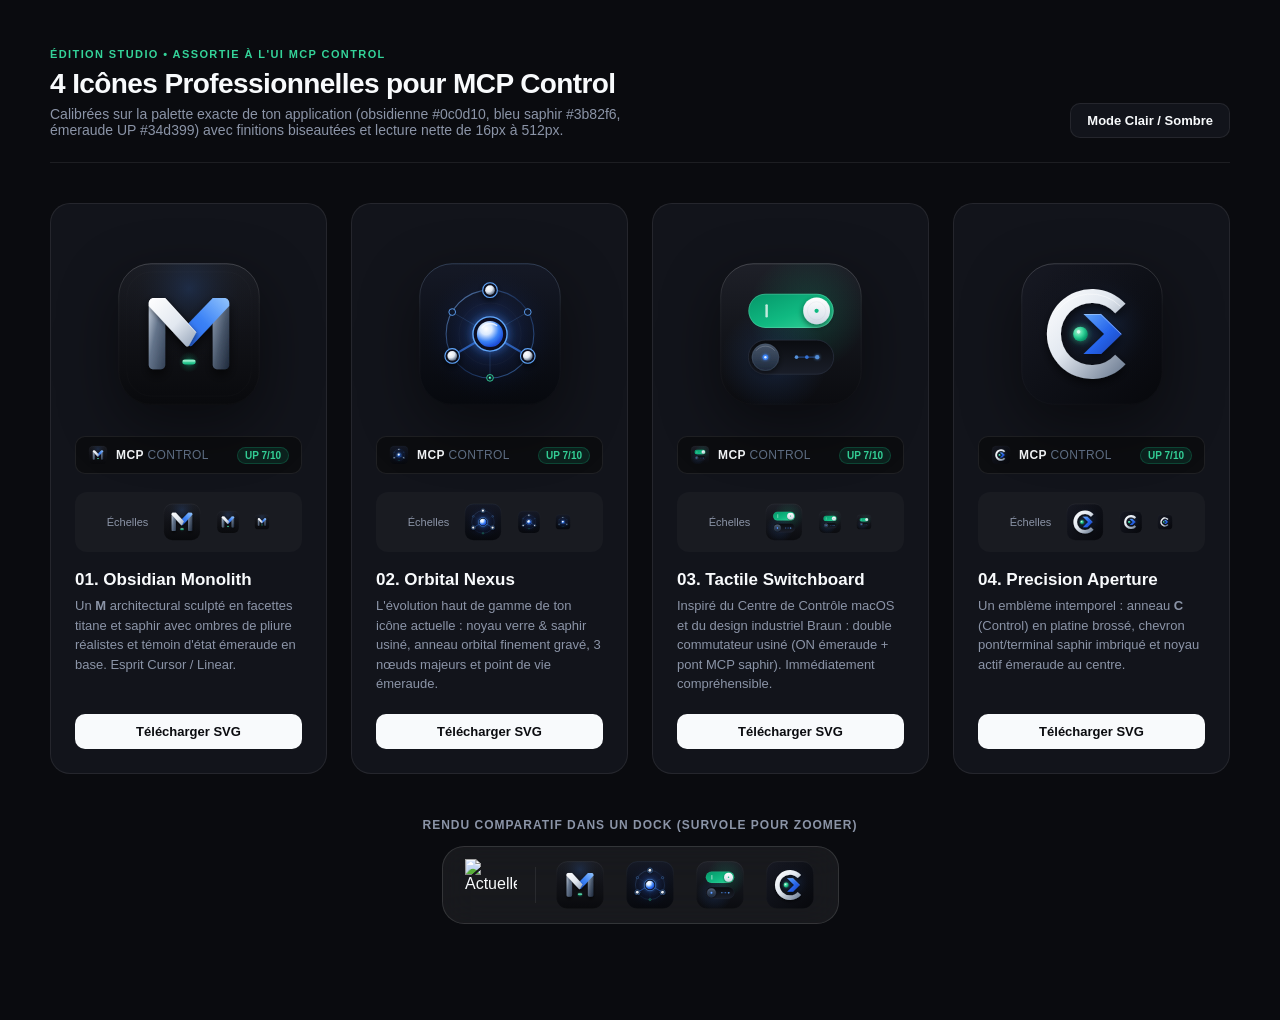
==== assets/logos/preview.html @ bff219ad "fix(store): audit complet des 90 serveurs MCP, tampon stdio 32 Mo, parité hybride et validation v0.8" ====
<!DOCTYPE html>
<html lang="fr">
<head>
  <meta charset="UTF-8">
  <meta name="viewport" content="width=device-width, initial-scale=1.0">
  <title>MCP Control — Studio Icons v3</title>
  <style>
    :root {
      --bg: #0a0b0f;
      --surface: #12141b;
      --border: rgba(255, 255, 255, 0.08);
      --text: #f8fafc;
      --muted: #8b94a7;
    }
    body.light {
      --bg: #f1f5f9;
      --surface: #ffffff;
      --border: rgba(15, 23, 42, 0.09);
      --text: #0f172a;
      --muted: #64748b;
    }
    * { box-sizing: border-box; margin: 0; padding: 0; }
    body {
      font-family: -apple-system, BlinkMacSystemFont, "Inter", "Segoe UI", sans-serif;
      background: var(--bg);
      color: var(--text);
      padding: 48px 24px 96px;
      transition: background 0.2s ease, color 0.2s ease;
    }
    .wrap {
      max-width: 1180px;
      margin: 0 auto;
    }
    header {
      display: flex;
      flex-wrap: wrap;
      align-items: flex-end;
      justify-content: space-between;
      gap: 20px;
      margin-bottom: 40px;
      padding-bottom: 24px;
      border-bottom: 1px solid var(--border);
    }
    .eyebrow {
      font-size: 11px;
      font-weight: 700;
      letter-spacing: 1.4px;
      text-transform: uppercase;
      color: #34d399;
      margin-bottom: 8px;
    }
    h1 {
      font-size: 28px;
      font-weight: 700;
      letter-spacing: -0.6px;
      margin-bottom: 6px;
    }
    .lead {
      color: var(--muted);
      font-size: 14px;
      max-width: 600px;
    }
    .btn-theme {
      background: var(--surface);
      border: 1px solid var(--border);
      color: var(--text);
      padding: 9px 16px;
      border-radius: 10px;
      font-size: 13px;
      font-weight: 600;
      cursor: pointer;
    }
    .btn-theme:hover {
      border-color: rgba(148, 163, 184, 0.4);
    }

    .grid {
      display: grid;
      grid-template-columns: repeat(auto-fit, minmax(255px, 1fr));
      gap: 24px;
    }
    .card {
      background: var(--surface);
      border: 1px solid var(--border);
      border-radius: 20px;
      padding: 24px;
      display: flex;
      flex-direction: column;
      transition: transform 0.2s ease, border-color 0.2s ease;
    }
    .card:hover {
      transform: translateY(-4px);
      border-color: rgba(96, 165, 250, 0.35);
    }
    .stage {
      display: flex;
      align-items: center;
      justify-content: center;
      padding: 28px 0 24px;
    }
    .stage img {
      width: 156px;
      height: 156px;
      filter: drop-shadow(0 20px 30px rgba(0, 0, 0, 0.45));
      transition: transform 0.25s ease;
    }
    .card:hover .stage img {
      transform: scale(1.04);
    }

    /* Realistic App Topbar Mockup */
    .app-bar {
      display: flex;
      align-items: center;
      justify-content: space-between;
      background: #0c0d10;
      border: 1px solid rgba(255, 255, 255, 0.08);
      border-radius: 10px;
      padding: 8px 12px;
      margin-bottom: 18px;
    }
    .app-bar-left {
      display: flex;
      align-items: center;
      gap: 8px;
    }
    .app-bar-left img {
      width: 20px;
      height: 20px;
    }
    .app-title {
      font-size: 12px;
      font-weight: 700;
      color: #f8fafc;
      letter-spacing: 0.4px;
    }
    .app-title span {
      font-weight: 400;
      color: #64748b;
    }
    .app-pill {
      font-size: 10px;
      font-weight: 600;
      color: #34d399;
      background: rgba(16, 185, 129, 0.12);
      border: 1px solid rgba(16, 185, 129, 0.25);
      padding: 2px 7px;
      border-radius: 99px;
    }

    .sizes {
      display: flex;
      align-items: center;
      justify-content: center;
      gap: 14px;
      padding: 10px;
      background: rgba(128, 128, 128, 0.06);
      border-radius: 12px;
      margin-bottom: 18px;
    }
    .sizes span {
      font-size: 11px;
      color: var(--muted);
    }

    h2 {
      font-size: 17px;
      font-weight: 700;
      margin-bottom: 6px;
    }
    .desc {
      color: var(--muted);
      font-size: 13px;
      line-height: 1.5;
      margin-bottom: 20px;
      flex: 1;
    }
    .btn {
      display: block;
      width: 100%;
      text-align: center;
      padding: 10px 14px;
      border-radius: 10px;
      background: var(--text);
      color: var(--bg);
      text-decoration: none;
      font-size: 13px;
      font-weight: 600;
    }
    .btn:hover {
      opacity: 0.9;
    }

    /* Dock Comparison Bar */
    .dock-section {
      margin-top: 44px;
      text-align: center;
    }
    .dock-label {
      font-size: 12px;
      color: var(--muted);
      margin-bottom: 14px;
      text-transform: uppercase;
      letter-spacing: 1px;
      font-weight: 600;
    }
    .dock {
      display: inline-flex;
      align-items: center;
      gap: 18px;
      padding: 12px 22px;
      background: rgba(255, 255, 255, 0.06);
      border: 1px solid rgba(255, 255, 255, 0.12);
      border-radius: 22px;
      backdrop-filter: blur(18px);
    }
    body.light .dock {
      background: rgba(255, 255, 255, 0.78);
      border-color: rgba(15, 23, 42, 0.1);
      box-shadow: 0 12px 30px rgba(15, 23, 42, 0.12);
    }
    .dock img {
      width: 52px;
      height: 52px;
      transition: transform 0.2s cubic-bezier(0.16, 1, 0.3, 1);
      cursor: pointer;
    }
    .dock img:hover {
      transform: translateY(-8px) scale(1.16);
    }
    .dock-sep {
      width: 1px;
      height: 36px;
      background: var(--border);
    }
  </style>
</head>
<body>
  <div class="wrap">
    <header>
      <div>
        <div class="eyebrow">Édition Studio • Assortie à l'UI MCP Control</div>
        <h1>4 Icônes Professionnelles pour MCP Control</h1>
        <p class="lead">
          Calibrées sur la palette exacte de ton application (obsidienne #0c0d10, bleu saphir #3b82f6, émeraude UP #34d399) avec finitions biseautées et lecture nette de 16px à 512px.
        </p>
      </div>
      <button class="btn-theme" onclick="document.body.classList.toggle('light')">Mode Clair / Sombre</button>
    </header>

    <div class="grid">
      <!-- 1 -->
      <div class="card">
        <div class="stage">
          <img src="logo-v3-1-monolith.svg" alt="Obsidian Monolith">
        </div>
        <div class="app-bar">
          <div class="app-bar-left">
            <img src="logo-v3-1-monolith.svg" alt="">
            <div class="app-title">MCP <span>CONTROL</span></div>
          </div>
          <div class="app-pill">UP 7/10</div>
        </div>
        <div class="sizes">
          <span>Échelles</span>
          <img src="logo-v3-1-monolith.svg" width="40" height="40" alt="40px">
          <img src="logo-v3-1-monolith.svg" width="24" height="24" alt="24px">
          <img src="logo-v3-1-monolith.svg" width="16" height="16" alt="16px">
        </div>
        <h2>01. Obsidian Monolith</h2>
        <p class="desc">
          Un <strong>M</strong> architectural sculpté en facettes titane et saphir avec ombres de pliure réalistes et témoin d'état émeraude en base. Esprit Cursor / Linear.
        </p>
        <a class="btn" href="logo-v3-1-monolith.svg" download="mcp-control-monolith.svg">Télécharger SVG</a>
      </div>

      <!-- 2 -->
      <div class="card">
        <div class="stage">
          <img src="logo-v3-2-orbital.svg" alt="Orbital Nexus">
        </div>
        <div class="app-bar">
          <div class="app-bar-left">
            <img src="logo-v3-2-orbital.svg" alt="">
            <div class="app-title">MCP <span>CONTROL</span></div>
          </div>
          <div class="app-pill">UP 7/10</div>
        </div>
        <div class="sizes">
          <span>Échelles</span>
          <img src="logo-v3-2-orbital.svg" width="40" height="40" alt="40px">
          <img src="logo-v3-2-orbital.svg" width="24" height="24" alt="24px">
          <img src="logo-v3-2-orbital.svg" width="16" height="16" alt="16px">
        </div>
        <h2>02. Orbital Nexus</h2>
        <p class="desc">
          L'évolution haut de gamme de ton icône actuelle : noyau verre &amp; saphir usiné, anneau orbital finement gravé, 3 nœuds majeurs et point de vie émeraude.
        </p>
        <a class="btn" href="logo-v3-2-orbital.svg" download="mcp-control-orbital.svg">Télécharger SVG</a>
      </div>

      <!-- 3 -->
      <div class="card">
        <div class="stage">
          <img src="logo-v3-3-switchboard.svg" alt="Tactile Switchboard">
        </div>
        <div class="app-bar">
          <div class="app-bar-left">
            <img src="logo-v3-3-switchboard.svg" alt="">
            <div class="app-title">MCP <span>CONTROL</span></div>
          </div>
          <div class="app-pill">UP 7/10</div>
        </div>
        <div class="sizes">
          <span>Échelles</span>
          <img src="logo-v3-3-switchboard.svg" width="40" height="40" alt="40px">
          <img src="logo-v3-3-switchboard.svg" width="24" height="24" alt="24px">
          <img src="logo-v3-3-switchboard.svg" width="16" height="16" alt="16px">
        </div>
        <h2>03. Tactile Switchboard</h2>
        <p class="desc">
          Inspiré du Centre de Contrôle macOS et du design industriel Braun : double commutateur usiné (ON émeraude + pont MCP saphir). Immédiatement compréhensible.
        </p>
        <a class="btn" href="logo-v3-3-switchboard.svg" download="mcp-control-switchboard.svg">Télécharger SVG</a>
      </div>

      <!-- 4 -->
      <div class="card">
        <div class="stage">
          <img src="logo-v3-4-aperture.svg" alt="Precision Aperture">
        </div>
        <div class="app-bar">
          <div class="app-bar-left">
            <img src="logo-v3-4-aperture.svg" alt="">
            <div class="app-title">MCP <span>CONTROL</span></div>
          </div>
          <div class="app-pill">UP 7/10</div>
        </div>
        <div class="sizes">
          <span>Échelles</span>
          <img src="logo-v3-4-aperture.svg" width="40" height="40" alt="40px">
          <img src="logo-v3-4-aperture.svg" width="24" height="24" alt="24px">
          <img src="logo-v3-4-aperture.svg" width="16" height="16" alt="16px">
        </div>
        <h2>04. Precision Aperture</h2>
        <p class="desc">
          Un emblème intemporel : anneau <strong>C</strong> (Control) en platine brossé, chevron pont/terminal saphir imbriqué et noyau actif émeraude au centre.
        </p>
        <a class="btn" href="logo-v3-4-aperture.svg" download="mcp-control-aperture.svg">Télécharger SVG</a>
      </div>
    </div>

    <!-- Dock Preview -->
    <div class="dock-section">
      <div class="dock-label">Rendu comparatif dans un Dock (survole pour zoomer)</div>
      <div class="dock">
        <img src="../../desktop/icons/icon.png" title="Icône actuelle" alt="Actuelle">
        <div class="dock-sep"></div>
        <img src="logo-v3-1-monolith.svg" title="01. Obsidian Monolith" alt="Monolith">
        <img src="logo-v3-2-orbital.svg" title="02. Orbital Nexus" alt="Orbital">
        <img src="logo-v3-3-switchboard.svg" title="03. Tactile Switchboard" alt="Switchboard">
        <img src="logo-v3-4-aperture.svg" title="04. Precision Aperture" alt="Aperture">
      </div>
    </div>
  </div>
</body>
</html>
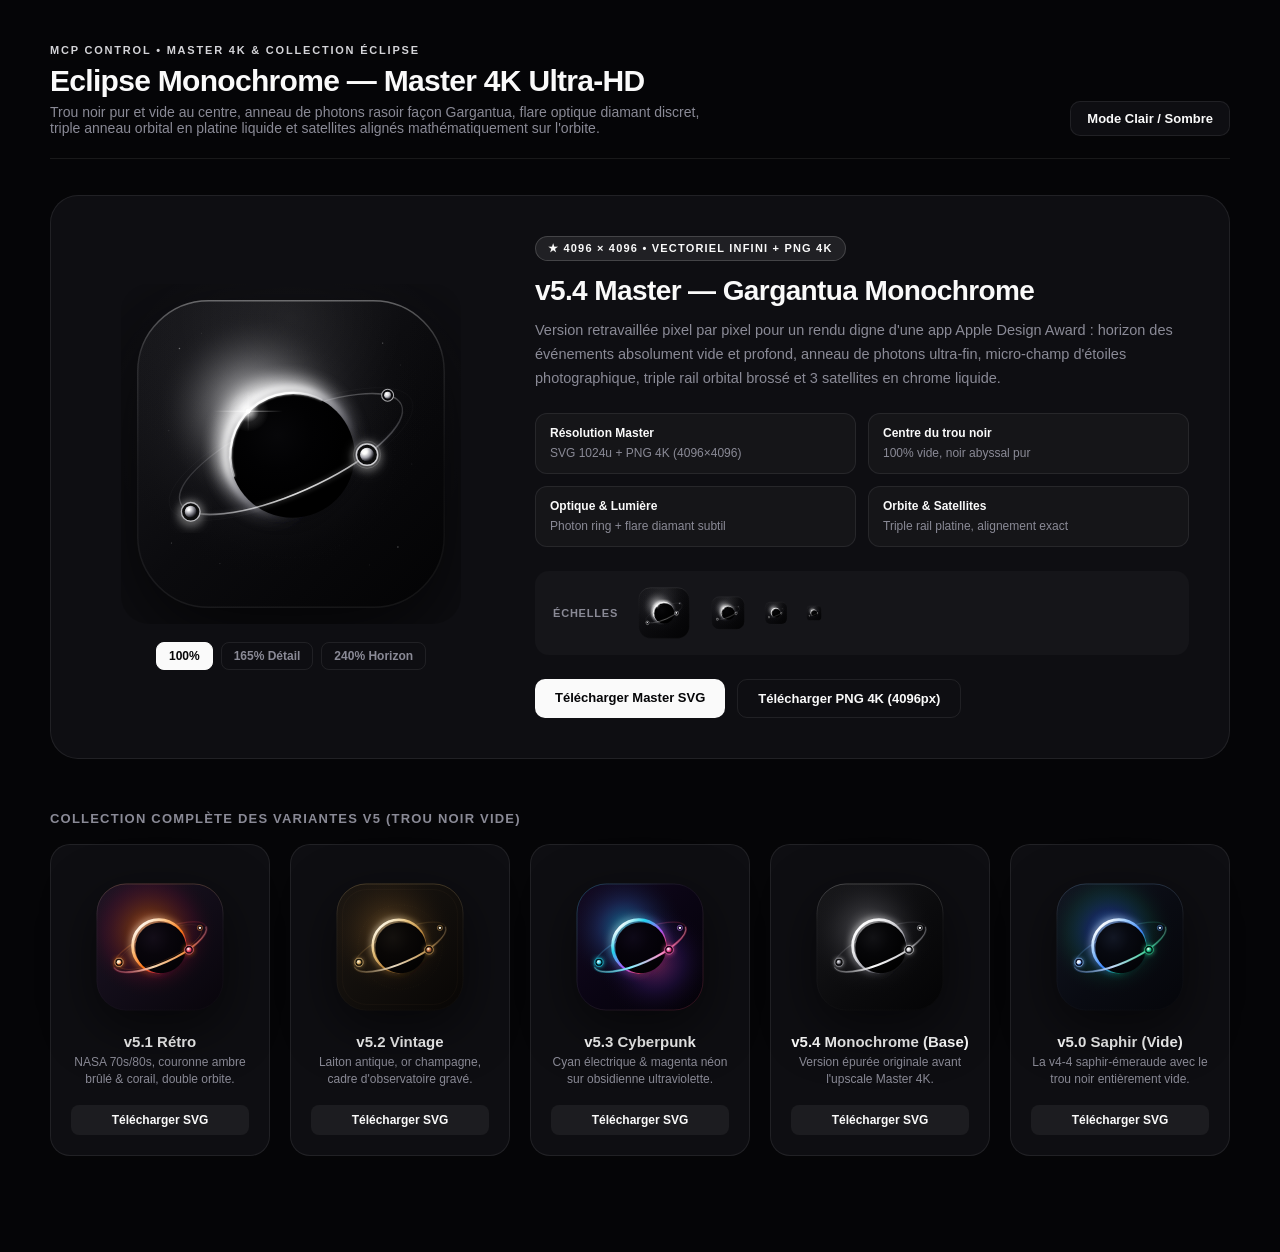
==== commit 072d5a33: "fix(tests): stabilize ETag and access.revision tests and add Eclipse logo assets" ====
--- a/assets/logos/preview.html
+++ b/assets/logos/preview.html
@@ -3,28 +3,28 @@
 <head>
   <meta charset="UTF-8">
   <meta name="viewport" content="width=device-width, initial-scale=1.0">
-  <title>MCP Control — Studio Icons v3</title>
+  <title>MCP Control — Eclipse Monochrome 4K Master</title>
   <style>
     :root {
-      --bg: #0a0b0f;
-      --surface: #12141b;
+      --bg: #050507;
+      --surface: #0e0e12;
       --border: rgba(255, 255, 255, 0.08);
-      --text: #f8fafc;
-      --muted: #8b94a7;
+      --text: #fafafa;
+      --muted: #8a8a96;
     }
     body.light {
-      --bg: #f1f5f9;
+      --bg: #f4f4f6;
       --surface: #ffffff;
-      --border: rgba(15, 23, 42, 0.09);
-      --text: #0f172a;
-      --muted: #64748b;
+      --border: rgba(0, 0, 0, 0.08);
+      --text: #09090b;
+      --muted: #63636e;
     }
     * { box-sizing: border-box; margin: 0; padding: 0; }
     body {
       font-family: -apple-system, BlinkMacSystemFont, "Inter", "Segoe UI", sans-serif;
       background: var(--bg);
       color: var(--text);
-      padding: 48px 24px 96px;
+      padding: 44px 24px 96px;
       transition: background 0.2s ease, color 0.2s ease;
     }
     .wrap {
@@ -37,28 +37,29 @@
       align-items: flex-end;
       justify-content: space-between;
       gap: 20px;
-      margin-bottom: 40px;
-      padding-bottom: 24px;
+      margin-bottom: 36px;
+      padding-bottom: 22px;
       border-bottom: 1px solid var(--border);
     }
     .eyebrow {
       font-size: 11px;
       font-weight: 700;
-      letter-spacing: 1.4px;
+      letter-spacing: 1.8px;
       text-transform: uppercase;
-      color: #34d399;
+      color: #d4d4d8;
       margin-bottom: 8px;
     }
+    body.light .eyebrow { color: #52525b; }
     h1 {
-      font-size: 28px;
-      font-weight: 700;
-      letter-spacing: -0.6px;
+      font-size: 30px;
+      font-weight: 700;
+      letter-spacing: -0.7px;
       margin-bottom: 6px;
     }
     .lead {
       color: var(--muted);
       font-size: 14px;
-      max-width: 600px;
+      max-width: 660px;
     }
     .btn-theme {
       background: var(--surface);
@@ -70,168 +71,219 @@
       font-weight: 600;
       cursor: pointer;
     }
-    .btn-theme:hover {
-      border-color: rgba(148, 163, 184, 0.4);
-    }
-
-    .grid {
+
+    /* HERO 4K MASTER SHOWCASE */
+    .hero {
+      background: var(--surface);
+      border: 1px solid var(--border);
+      border-radius: 28px;
+      padding: 40px;
       display: grid;
-      grid-template-columns: repeat(auto-fit, minmax(255px, 1fr));
-      gap: 24px;
-    }
-    .card {
-      background: var(--surface);
-      border: 1px solid var(--border);
-      border-radius: 20px;
-      padding: 24px;
+      grid-template-columns: minmax(280px, 400px) 1fr;
+      gap: 44px;
+      align-items: center;
+      margin-bottom: 52px;
+      position: relative;
+      overflow: hidden;
+    }
+    @media (max-width: 820px) {
+      .hero { grid-template-columns: 1fr; padding: 28px; }
+    }
+    .hero-stage {
       display: flex;
       flex-direction: column;
-      transition: transform 0.2s ease, border-color 0.2s ease;
-    }
-    .card:hover {
-      transform: translateY(-4px);
-      border-color: rgba(96, 165, 250, 0.35);
-    }
-    .stage {
+      align-items: center;
+      gap: 18px;
+    }
+    .hero-viewport {
+      width: 340px;
+      height: 340px;
+      max-width: 100%;
+      border-radius: 28px;
+      overflow: hidden;
       display: flex;
       align-items: center;
       justify-content: center;
-      padding: 28px 0 24px;
-    }
-    .stage img {
-      width: 156px;
-      height: 156px;
-      filter: drop-shadow(0 20px 30px rgba(0, 0, 0, 0.45));
-      transition: transform 0.25s ease;
-    }
-    .card:hover .stage img {
-      transform: scale(1.04);
-    }
-
-    /* Realistic App Topbar Mockup */
-    .app-bar {
-      display: flex;
-      align-items: center;
-      justify-content: space-between;
-      background: #0c0d10;
-      border: 1px solid rgba(255, 255, 255, 0.08);
-      border-radius: 10px;
-      padding: 8px 12px;
-      margin-bottom: 18px;
-    }
-    .app-bar-left {
-      display: flex;
-      align-items: center;
+      background: radial-gradient(circle at 50% 40%, rgba(255,255,255,0.05), transparent 70%);
+      position: relative;
+      cursor: zoom-in;
+    }
+    .hero-viewport img {
+      width: 100%;
+      height: 100%;
+      object-fit: contain;
+      filter: drop-shadow(0 28px 46px rgba(0, 0, 0, 0.75));
+      transition: transform 0.35s cubic-bezier(0.16, 1, 0.3, 1);
+    }
+    .zoom-controls {
+      display: flex;
       gap: 8px;
     }
-    .app-bar-left img {
-      width: 20px;
-      height: 20px;
-    }
-    .app-title {
+    .zoom-btn {
+      padding: 6px 12px;
+      border-radius: 8px;
+      border: 1px solid var(--border);
+      background: transparent;
+      color: var(--muted);
       font-size: 12px;
-      font-weight: 700;
-      color: #f8fafc;
-      letter-spacing: 0.4px;
-    }
-    .app-title span {
-      font-weight: 400;
-      color: #64748b;
-    }
-    .app-pill {
-      font-size: 10px;
       font-weight: 600;
-      color: #34d399;
-      background: rgba(16, 185, 129, 0.12);
-      border: 1px solid rgba(16, 185, 129, 0.25);
-      padding: 2px 7px;
+      cursor: pointer;
+    }
+    .zoom-btn.active, .zoom-btn:hover {
+      background: var(--text);
+      color: var(--bg);
+      border-color: var(--text);
+    }
+
+    .badge-4k {
+      display: inline-flex;
+      align-items: center;
+      gap: 8px;
+      font-size: 11px;
+      font-weight: 700;
+      letter-spacing: 1.2px;
+      text-transform: uppercase;
+      padding: 5px 12px;
       border-radius: 99px;
-    }
-
-    .sizes {
-      display: flex;
-      align-items: center;
-      justify-content: center;
-      gap: 14px;
-      padding: 10px;
+      background: rgba(255, 255, 255, 0.08);
+      border: 1px solid rgba(255, 255, 255, 0.16);
+      margin-bottom: 14px;
+    }
+    body.light .badge-4k {
+      background: rgba(0, 0, 0, 0.06);
+      border-color: rgba(0, 0, 0, 0.12);
+    }
+    .hero-info h2 {
+      font-size: 28px;
+      font-weight: 700;
+      letter-spacing: -0.6px;
+      margin-bottom: 12px;
+    }
+    .hero-info p {
+      color: var(--muted);
+      font-size: 14.5px;
+      line-height: 1.65;
+      margin-bottom: 22px;
+    }
+    .specs {
+      display: grid;
+      grid-template-columns: repeat(2, minmax(0, 1fr));
+      gap: 12px;
+      margin-bottom: 24px;
+    }
+    .spec-item {
       background: rgba(128, 128, 128, 0.06);
+      border: 1px solid var(--border);
       border-radius: 12px;
-      margin-bottom: 18px;
-    }
-    .sizes span {
+      padding: 12px 14px;
+    }
+    .spec-item strong {
+      display: block;
+      font-size: 12px;
+      margin-bottom: 3px;
+    }
+    .spec-item span {
+      font-size: 12px;
+      color: var(--muted);
+    }
+    .hero-scales {
+      display: flex;
+      align-items: center;
+      gap: 18px;
+      padding: 14px 18px;
+      background: rgba(128, 128, 128, 0.06);
+      border-radius: 14px;
+      margin-bottom: 24px;
+    }
+    .hero-scales span {
       font-size: 11px;
       color: var(--muted);
-    }
-
-    h2 {
-      font-size: 17px;
-      font-weight: 700;
-      margin-bottom: 6px;
-    }
-    .desc {
-      color: var(--muted);
-      font-size: 13px;
-      line-height: 1.5;
-      margin-bottom: 20px;
-      flex: 1;
+      font-weight: 600;
+      text-transform: uppercase;
+      letter-spacing: 0.8px;
+    }
+    .hero-actions {
+      display: flex;
+      flex-wrap: wrap;
+      gap: 12px;
     }
     .btn {
-      display: block;
-      width: 100%;
-      text-align: center;
-      padding: 10px 14px;
+      padding: 11px 20px;
       border-radius: 10px;
       background: var(--text);
       color: var(--bg);
       text-decoration: none;
       font-size: 13px;
       font-weight: 600;
-    }
-    .btn:hover {
-      opacity: 0.9;
-    }
-
-    /* Dock Comparison Bar */
-    .dock-section {
-      margin-top: 44px;
+      display: inline-block;
+    }
+    .btn-ghost {
+      background: transparent;
+      color: var(--text);
+      border: 1px solid var(--border);
+    }
+    .btn:hover { opacity: 0.88; }
+
+    /* VARIANTS GRID */
+    .section-title {
+      font-size: 13px;
+      font-weight: 700;
+      letter-spacing: 1.2px;
+      text-transform: uppercase;
+      color: var(--muted);
+      margin-bottom: 18px;
+    }
+    .grid {
+      display: grid;
+      grid-template-columns: repeat(auto-fit, minmax(220px, 1fr));
+      gap: 20px;
+    }
+    .card {
+      background: var(--surface);
+      border: 1px solid var(--border);
+      border-radius: 20px;
+      padding: 20px;
+      display: flex;
+      flex-direction: column;
+      align-items: center;
       text-align: center;
-    }
-    .dock-label {
+      transition: transform 0.2s ease, border-color 0.2s ease;
+    }
+    .card:hover {
+      transform: translateY(-4px);
+      border-color: rgba(255, 255, 255, 0.22);
+    }
+    .card img {
+      width: 140px;
+      height: 140px;
+      margin: 12px 0 16px;
+      filter: drop-shadow(0 16px 26px rgba(0, 0, 0, 0.55));
+    }
+    .card h3 {
+      font-size: 15px;
+      font-weight: 700;
+      margin-bottom: 4px;
+    }
+    .card p {
       font-size: 12px;
       color: var(--muted);
-      margin-bottom: 14px;
-      text-transform: uppercase;
-      letter-spacing: 1px;
+      line-height: 1.45;
+      margin-bottom: 16px;
+      flex: 1;
+    }
+    .card a {
+      width: 100%;
+      padding: 8px 12px;
+      border-radius: 8px;
+      font-size: 12px;
       font-weight: 600;
-    }
-    .dock {
-      display: inline-flex;
-      align-items: center;
-      gap: 18px;
-      padding: 12px 22px;
-      background: rgba(255, 255, 255, 0.06);
-      border: 1px solid rgba(255, 255, 255, 0.12);
-      border-radius: 22px;
-      backdrop-filter: blur(18px);
-    }
-    body.light .dock {
-      background: rgba(255, 255, 255, 0.78);
-      border-color: rgba(15, 23, 42, 0.1);
-      box-shadow: 0 12px 30px rgba(15, 23, 42, 0.12);
-    }
-    .dock img {
-      width: 52px;
-      height: 52px;
-      transition: transform 0.2s cubic-bezier(0.16, 1, 0.3, 1);
-      cursor: pointer;
-    }
-    .dock img:hover {
-      transform: translateY(-8px) scale(1.16);
-    }
-    .dock-sep {
-      width: 1px;
-      height: 36px;
-      background: var(--border);
+      text-decoration: none;
+      background: rgba(128, 128, 128, 0.12);
+      color: var(--text);
+    }
+    .card a:hover {
+      background: var(--text);
+      color: var(--bg);
     }
   </style>
 </head>
@@ -239,129 +291,112 @@
   <div class="wrap">
     <header>
       <div>
-        <div class="eyebrow">Édition Studio • Assortie à l'UI MCP Control</div>
-        <h1>4 Icônes Professionnelles pour MCP Control</h1>
+        <div class="eyebrow">MCP Control • Master 4K &amp; Collection Éclipse</div>
+        <h1>Eclipse Monochrome — Master 4K Ultra-HD</h1>
         <p class="lead">
-          Calibrées sur la palette exacte de ton application (obsidienne #0c0d10, bleu saphir #3b82f6, émeraude UP #34d399) avec finitions biseautées et lecture nette de 16px à 512px.
+          Trou noir pur et vide au centre, anneau de photons rasoir façon Gargantua, flare optique diamant discret, triple anneau orbital en platine liquide et satellites alignés mathématiquement sur l'orbite.
         </p>
       </div>
       <button class="btn-theme" onclick="document.body.classList.toggle('light')">Mode Clair / Sombre</button>
     </header>
 
+    <!-- HERO 4K MASTER -->
+    <section class="hero">
+      <div class="hero-stage">
+        <div class="hero-viewport" id="viewport">
+          <img id="masterImg" src="mcp-control-eclipse-4k.svg" alt="MCP Control Eclipse Monochrome 4K">
+        </div>
+        <div class="zoom-controls">
+          <button class="zoom-btn active" onclick="setZoom(1, this)">100%</button>
+          <button class="zoom-btn" onclick="setZoom(1.65, this)">165% Détail</button>
+          <button class="zoom-btn" onclick="setZoom(2.4, this)">240% Horizon</button>
+        </div>
+      </div>
+
+      <div class="hero-info">
+        <div class="badge-4k">★ 4096 × 4096 • Vectoriel Infini + PNG 4K</div>
+        <h2>v5.4 Master — Gargantua Monochrome</h2>
+        <p>
+          Version retravaillée pixel par pixel pour un rendu digne d'une app Apple Design Award : horizon des événements absolument vide et profond, anneau de photons ultra-fin, micro-champ d'étoiles photographique, triple rail orbital brossé et 3 satellites en chrome liquide.
+        </p>
+
+        <div class="specs">
+          <div class="spec-item">
+            <strong>Résolution Master</strong>
+            <span>SVG 1024u + PNG 4K (4096×4096)</span>
+          </div>
+          <div class="spec-item">
+            <strong>Centre du trou noir</strong>
+            <span>100% vide, noir abyssal pur</span>
+          </div>
+          <div class="spec-item">
+            <strong>Optique &amp; Lumière</strong>
+            <span>Photon ring + flare diamant subtil</span>
+          </div>
+          <div class="spec-item">
+            <strong>Orbite &amp; Satellites</strong>
+            <span>Triple rail platine, alignement exact</span>
+          </div>
+        </div>
+
+        <div class="hero-scales">
+          <span>Échelles</span>
+          <img src="mcp-control-eclipse-4k.svg" width="56" height="56" title="56px">
+          <img src="mcp-control-eclipse-4k.svg" width="36" height="36" title="36px">
+          <img src="mcp-control-eclipse-4k.svg" width="24" height="24" title="24px">
+          <img src="mcp-control-eclipse-4k.svg" width="16" height="16" title="16px">
+        </div>
+
+        <div class="hero-actions">
+          <a class="btn" href="mcp-control-eclipse-4k.svg" download="mcp-control-eclipse-4k.svg">Télécharger Master SVG</a>
+          <a class="btn btn-ghost" href="mcp-control-eclipse-4k.png" download="mcp-control-eclipse-4k.png">Télécharger PNG 4K (4096px)</a>
+        </div>
+      </div>
+    </section>
+
+    <!-- ALL 5 VARIANTS -->
+    <div class="section-title">Collection Complète des Variantes v5 (Trou Noir Vide)</div>
     <div class="grid">
-      <!-- 1 -->
       <div class="card">
-        <div class="stage">
-          <img src="logo-v3-1-monolith.svg" alt="Obsidian Monolith">
-        </div>
-        <div class="app-bar">
-          <div class="app-bar-left">
-            <img src="logo-v3-1-monolith.svg" alt="">
-            <div class="app-title">MCP <span>CONTROL</span></div>
-          </div>
-          <div class="app-pill">UP 7/10</div>
-        </div>
-        <div class="sizes">
-          <span>Échelles</span>
-          <img src="logo-v3-1-monolith.svg" width="40" height="40" alt="40px">
-          <img src="logo-v3-1-monolith.svg" width="24" height="24" alt="24px">
-          <img src="logo-v3-1-monolith.svg" width="16" height="16" alt="16px">
-        </div>
-        <h2>01. Obsidian Monolith</h2>
-        <p class="desc">
-          Un <strong>M</strong> architectural sculpté en facettes titane et saphir avec ombres de pliure réalistes et témoin d'état émeraude en base. Esprit Cursor / Linear.
-        </p>
-        <a class="btn" href="logo-v3-1-monolith.svg" download="mcp-control-monolith.svg">Télécharger SVG</a>
-      </div>
-
-      <!-- 2 -->
+        <img src="logo-v5-1-eclipse-retro.svg" alt="Rétro">
+        <h3>v5.1 Rétro</h3>
+        <p>NASA 70s/80s, couronne ambre brûlé &amp; corail, double orbite.</p>
+        <a href="logo-v5-1-eclipse-retro.svg" download>Télécharger SVG</a>
+      </div>
       <div class="card">
-        <div class="stage">
-          <img src="logo-v3-2-orbital.svg" alt="Orbital Nexus">
-        </div>
-        <div class="app-bar">
-          <div class="app-bar-left">
-            <img src="logo-v3-2-orbital.svg" alt="">
-            <div class="app-title">MCP <span>CONTROL</span></div>
-          </div>
-          <div class="app-pill">UP 7/10</div>
-        </div>
-        <div class="sizes">
-          <span>Échelles</span>
-          <img src="logo-v3-2-orbital.svg" width="40" height="40" alt="40px">
-          <img src="logo-v3-2-orbital.svg" width="24" height="24" alt="24px">
-          <img src="logo-v3-2-orbital.svg" width="16" height="16" alt="16px">
-        </div>
-        <h2>02. Orbital Nexus</h2>
-        <p class="desc">
-          L'évolution haut de gamme de ton icône actuelle : noyau verre &amp; saphir usiné, anneau orbital finement gravé, 3 nœuds majeurs et point de vie émeraude.
-        </p>
-        <a class="btn" href="logo-v3-2-orbital.svg" download="mcp-control-orbital.svg">Télécharger SVG</a>
-      </div>
-
-      <!-- 3 -->
+        <img src="logo-v5-2-eclipse-vintage.svg" alt="Vintage">
+        <h3>v5.2 Vintage</h3>
+        <p>Laiton antique, or champagne, cadre d'observatoire gravé.</p>
+        <a href="logo-v5-2-eclipse-vintage.svg" download>Télécharger SVG</a>
+      </div>
       <div class="card">
-        <div class="stage">
-          <img src="logo-v3-3-switchboard.svg" alt="Tactile Switchboard">
-        </div>
-        <div class="app-bar">
-          <div class="app-bar-left">
-            <img src="logo-v3-3-switchboard.svg" alt="">
-            <div class="app-title">MCP <span>CONTROL</span></div>
-          </div>
-          <div class="app-pill">UP 7/10</div>
-        </div>
-        <div class="sizes">
-          <span>Échelles</span>
-          <img src="logo-v3-3-switchboard.svg" width="40" height="40" alt="40px">
-          <img src="logo-v3-3-switchboard.svg" width="24" height="24" alt="24px">
-          <img src="logo-v3-3-switchboard.svg" width="16" height="16" alt="16px">
-        </div>
-        <h2>03. Tactile Switchboard</h2>
-        <p class="desc">
-          Inspiré du Centre de Contrôle macOS et du design industriel Braun : double commutateur usiné (ON émeraude + pont MCP saphir). Immédiatement compréhensible.
-        </p>
-        <a class="btn" href="logo-v3-3-switchboard.svg" download="mcp-control-switchboard.svg">Télécharger SVG</a>
-      </div>
-
-      <!-- 4 -->
+        <img src="logo-v5-3-eclipse-cyberpunk.svg" alt="Cyberpunk">
+        <h3>v5.3 Cyberpunk</h3>
+        <p>Cyan électrique &amp; magenta néon sur obsidienne ultraviolette.</p>
+        <a href="logo-v5-3-eclipse-cyberpunk.svg" download>Télécharger SVG</a>
+      </div>
       <div class="card">
-        <div class="stage">
-          <img src="logo-v3-4-aperture.svg" alt="Precision Aperture">
-        </div>
-        <div class="app-bar">
-          <div class="app-bar-left">
-            <img src="logo-v3-4-aperture.svg" alt="">
-            <div class="app-title">MCP <span>CONTROL</span></div>
-          </div>
-          <div class="app-pill">UP 7/10</div>
-        </div>
-        <div class="sizes">
-          <span>Échelles</span>
-          <img src="logo-v3-4-aperture.svg" width="40" height="40" alt="40px">
-          <img src="logo-v3-4-aperture.svg" width="24" height="24" alt="24px">
-          <img src="logo-v3-4-aperture.svg" width="16" height="16" alt="16px">
-        </div>
-        <h2>04. Precision Aperture</h2>
-        <p class="desc">
-          Un emblème intemporel : anneau <strong>C</strong> (Control) en platine brossé, chevron pont/terminal saphir imbriqué et noyau actif émeraude au centre.
-        </p>
-        <a class="btn" href="logo-v3-4-aperture.svg" download="mcp-control-aperture.svg">Télécharger SVG</a>
-      </div>
-    </div>
-
-    <!-- Dock Preview -->
-    <div class="dock-section">
-      <div class="dock-label">Rendu comparatif dans un Dock (survole pour zoomer)</div>
-      <div class="dock">
-        <img src="../../desktop/icons/icon.png" title="Icône actuelle" alt="Actuelle">
-        <div class="dock-sep"></div>
-        <img src="logo-v3-1-monolith.svg" title="01. Obsidian Monolith" alt="Monolith">
-        <img src="logo-v3-2-orbital.svg" title="02. Orbital Nexus" alt="Orbital">
-        <img src="logo-v3-3-switchboard.svg" title="03. Tactile Switchboard" alt="Switchboard">
-        <img src="logo-v3-4-aperture.svg" title="04. Precision Aperture" alt="Aperture">
+        <img src="logo-v5-4-eclipse-monochrome.svg" alt="Monochrome Standard">
+        <h3>v5.4 Monochrome (Base)</h3>
+        <p>Version épurée originale avant l'upscale Master 4K.</p>
+        <a href="logo-v5-4-eclipse-monochrome.svg" download>Télécharger SVG</a>
+      </div>
+      <div class="card">
+        <img src="logo-v5-0-eclipse-sapphire.svg" alt="Sapphire Clean">
+        <h3>v5.0 Saphir (Vide)</h3>
+        <p>La v4-4 saphir-émeraude avec le trou noir entièrement vide.</p>
+        <a href="logo-v5-0-eclipse-sapphire.svg" download>Télécharger SVG</a>
       </div>
     </div>
   </div>
+
+  <script>
+    function setZoom(scale, btn) {
+      const img = document.getElementById('masterImg');
+      img.style.transform = scale === 1 ? 'scale(1)' : `scale(${scale}) translate(6%, 6%)`;
+      document.querySelectorAll('.zoom-btn').forEach(b => b.classList.remove('active'));
+      btn.classList.add('active');
+    }
+  </script>
 </body>
 </html>
